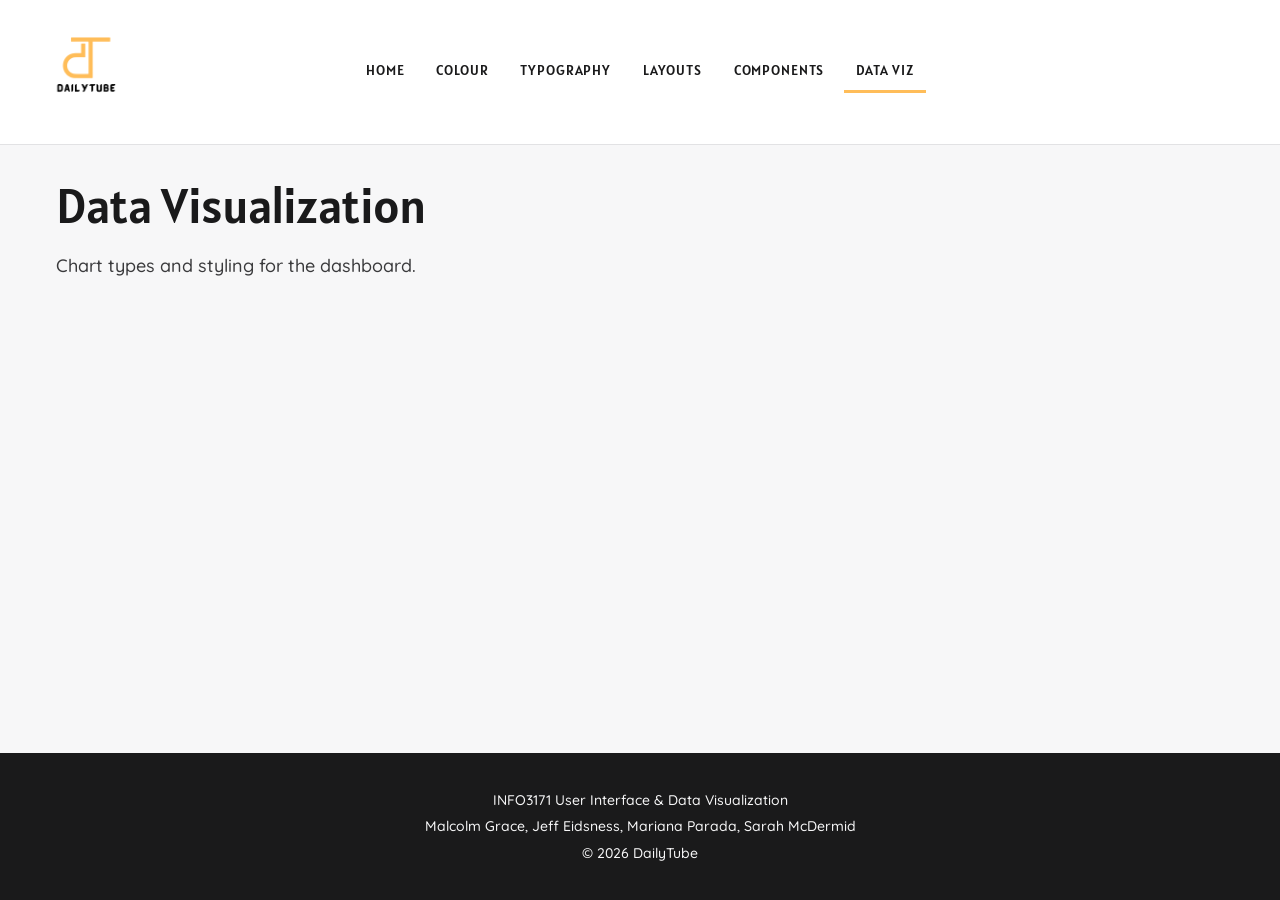
==== pattern-library/dataviz.html @ 15f69115 "Add site shell, typography, layouts and index page" ====
<!doctype html>
<html lang="en">
  <head>
    <meta charset="UTF-8" />
    <meta name="viewport" content="width=device-width, initial-scale=1.0" />
    <title>Data Visualization</title>

    <link rel="preconnect" href="https://fonts.googleapis.com" />
    <link rel="preconnect" href="https://fonts.gstatic.com" crossorigin />
    <link
      href="https://fonts.googleapis.com/css2?family=Alatsi&family=Quicksand:wght@400;500;600;700&display=swap"
      rel="stylesheet"
    />
    <link
      href="https://fonts.googleapis.com/icon?family=Material+Icons"
      rel="stylesheet"
    />

    <link rel="stylesheet" href="../css/variables.css" />
    <link rel="stylesheet" href="../css/base.css" />
    <link rel="stylesheet" href="../css/typography.css" />
    <link rel="stylesheet" href="../css/components.css" />
    <link rel="stylesheet" href="../css/dataviz.css" />
  </head>

  <body>
    <header class="site-header">
      <a href="../index.html" class="site-logo">
        <img src="../assets/img/logo.png" alt="DailyTube home" />
      </a>
      <nav class="site-nav" aria-label="Pattern library">
        <ul>
          <li><a href="../index.html">Home</a></li>
          <li><a href="colour.html">Colour</a></li>
          <li><a href="typography.html">Typography</a></li>
          <li><a href="layouts.html">Layouts</a></li>
          <li><a href="components.html">Components</a></li>
          <li>
            <a href="dataviz.html" class="active" aria-current="page"
              >Data Viz</a
            >
          </li>
        </ul>
      </nav>
    </header>

    <main>
      <h1>Data Visualization</h1>
      <p class="lead">Chart types and styling for the dashboard.</p>
    </main>

    <footer class="site-footer">
      <p>INFO3171 User Interface &amp; Data Visualization</p>
      <p>Malcolm Grace, Jeff Eidsness, Mariana Parada, Sarah McDermid</p>
      <p>&copy; 2026 DailyTube</p>
    </footer>
  </body>
</html>
---- css/variables.css ----
/*All values live in the root to be used throughout the project so everything is consistant*/
:root {
  /*Colours used*/

  /* Brand  */
  --color-sunburst: #ffbd59;
  --color-amber-deep: #c98a00;
  --color-honey-tint: #ffe0a3;

  /* Nuetrals  */
  --color-white: #ffffff;
  --color-cloud: #f7f7f8;
  --color-mist: #e2e2e4;
  --color-slate: #9e9ea3;
  --color-graphite: #3a3a3c;
  --color-pitch: #1a1a1b;

  /* Feedback */
  --color-error: #d64b3b;
  --color-warning: #ffbd59;
  --color-success: #3d8b6e;
  --color-info: #3a7cc7;

  /* Chart series */
  --chart-1: #ffbd59;
  --chart-2: #e07b2a;
  --chart-3: #a84c0c;
  --chart-4: #ffd98a;
  --chart-5: #c98a00;
  --chart-6: #3a3a3c;
  --chart-highlight: #ffe0a3;

  /* "On" colours (text/icons ON a background)  */
  --color-on-sunburst: #1a1a1b;
  --color-on-pitch: #ffbd59;
  --color-on-cloud: #1a1a1b;
  --color-on-amber-deep: #ffffff;

  /* Component colours should use) */
  --color-bg: var(--color-cloud);
  --color-surface: var(--color-white);
  --color-text: var(--color-pitch);
  --color-text-secondary: var(--color-graphite);
  --color-border: var(--color-mist);
  --color-accent: var(--color-sunburst);
  --color-link: var(--color-amber-deep);

  /*TYPOGRAPHY*/

  /*font families*/
  --font-fallback:
    system-ui, -apple-system, "Segoe UI", Roboto, "Helvetica Neue", Arial,
    sans-serif;
  --font-display:
    "Alatsi", var(--font-fallback); /* headers, menus, KPI numbers */
  --font-body:
    "Quicksand", var(--font-fallback); /* body text, buttons, forms */
  --font-data:
    "Quicksand", var(--font-fallback); /* chart ticks, labels, legends */

  /* Type scale*/
  --fs-h1: 3.052rem;
  --fs-h2: 2.441rem;
  --fs-h3: 1.953rem;
  --fs-h4: 1.563rem;
  --fs-h5: 1.25rem;
  --fs-lead: 1.125rem; /*intro paragraph */
  --fs-body: 1rem;
  --fs-small: 0.875rem;
  --fs-xs: 0.75rem; /*minimum size, never smaller */

  /* Chart text*/
  --fs-chart-title: 1.125rem;
  --fs-axis-title: 0.875rem;
  --fs-tick: 0.75rem;
  --fs-legend: 0.875rem;
  --fs-tooltip: 0.875rem;
  --fs-kpi-value: 2.5rem;
  --fs-kpi-label: 0.875rem;

  /* Weights */
  --fw-regular: 400;
  --fw-medium: 500;
  --fw-semibold: 600;
  --fw-bold: 700;

  /*Line height & letter spacing  */
  --lh-tight: 1.2; /* headings, chart labels */
  --lh-body: 1.6; /* paragraphs */
  --ls-nav: 0.06em; /* uppercase menu — echoes the logo wordmark */

  /*LAYOUT */

  /* Spacing scale */
  --space-1: 0.25rem;
  --space-2: 0.5rem;
  --space-3: 0.75rem;
  --space-4: 1rem;
  --space-5: 1.5rem;
  --space-6: 2rem;
  --space-7: 3rem;
  --space-8: 4rem;

  /*Shape & depth */
  --radius-sm: 4px;
  --radius-md: 8px;
  --radius-lg: 16px;
  --shadow-card: 0 1px 3px rgba(26, 26, 27, 0.08);
  --shadow-hover: 0 6px 16px rgba(26, 26, 27, 0.12);

  /* Page width & motion  */
  --container-max: 1200px;
  --transition: 200ms ease;
}
---- css/base.css ----
/* Base: reset, page defaults, shared header / nav / footer,
   pattern template, index page*/

/* the reset */
*,
*::before,
*::after {
  box-sizing: border-box;
}

body {
  margin: 0;
  background: var(--color-bg);
  color: var(--color-text);
  font-family: var(--font-body);
  font-size: var(--fs-body);
  font-weight: var(--fw-medium);
  line-height: var(--lh-body);
  min-height: 100vh;
  display: flex;
  flex-direction: column;
}

img {
  max-width: 100%;
  display: block;
}

a {
  color: var(--color-link);
}

/* Visible on everything clickable */
:focus-visible {
  outline: 3px solid var(--color-sunburst);
  outline-offset: 2px;
}

/* Page container */
main {
  max-width: var(--container-max);
  margin: 0 auto;
  padding: var(--space-6) var(--space-4);
  flex: 1;
  width: 100%;
}

section {
  margin-bottom: var(--space-8);
}

/* 
   Shared header + navigation
   */
.site-header {
  display: grid;
  grid-template-columns: 1fr auto 1fr; /* logo | nav | empty */
  align-items: center;
  gap: var(--space-4);
  padding: var(--space-3) var(--space-5);
  background: var(--color-surface);
  border-bottom: 1px solid var(--color-border);
}

.site-logo img {
  height: 120px;
  width: auto;
}

.site-nav ul {
  display: flex;
  flex-wrap: wrap;
  justify-content: center;
  gap: var(--space-2);
  margin: 0;
  padding: 0;
  list-style: none;
}

.site-nav a {
  display: block;
  padding: var(--space-2) var(--space-3);
  font-family: var(--font-display);
  font-size: var(--fs-small);
  letter-spacing: var(--ls-nav);
  text-transform: uppercase;
  text-decoration: none;
  color: var(--color-text);
  border-bottom: 3px solid transparent;
  border-radius: var(--radius-sm) var(--radius-sm) 0 0;
  transition:
    background var(--transition),
    border-color var(--transition);
}

/* Hover*/
.site-nav a:hover {
  background: var(--color-honey-tint);
}

/* Current page */
.site-nav a.active {
  border-bottom-color: var(--color-sunburst);
}

/*Code blocks (every pattern page shows code) */
pre {
  overflow-x: auto;
  padding: var(--space-4);
  background: var(--color-pitch);
  color: var(--color-cloud);
  border-radius: var(--radius-md);
  font-size: var(--fs-small);
  line-height: 1.5;
}

code {
  font-family: "Cascadia Code", Consolas, "Courier New", monospace;
}

/* Pattern template (used on every pattern-library page)*/
.pattern {
  margin-bottom: var(--space-7);
  padding: var(--space-6);
  background: var(--color-surface);
  border: 1px solid var(--color-border);
  border-radius: var(--radius-lg);
  box-shadow: var(--shadow-card);
}

.pattern-demo {
  margin: var(--space-5) 0;
  padding: var(--space-6);
  background: var(--color-bg);
  border: 2px dashed var(--color-border);
  border-radius: var(--radius-md);
}

.pattern h3 {
  margin-top: var(--space-5);
  font-size: var(--fs-h5);
}

.pattern ul {
  padding-left: var(--space-5);
}

/* Index page: section cards*/
.card-grid {
  display: grid;
  grid-template-columns: repeat(auto-fit, minmax(240px, 1fr));
  gap: var(--space-5);
}

.section-card {
  display: block;
  padding: var(--space-5);
  background: var(--color-surface);
  color: var(--color-text);
  text-decoration: none;
  border: 1px solid var(--color-border);
  border-top: 4px solid transparent;
  border-radius: var(--radius-lg);
  box-shadow: var(--shadow-card);
  transition:
    transform var(--transition),
    box-shadow var(--transition),
    border-color var(--transition);
}

.section-card h3 {
  margin-bottom: var(--space-2);
  font-size: var(--fs-h4);
}

.section-card p {
  margin-bottom: var(--space-4);
  color: var(--color-text-secondary);
}

/* Hover: lift, deeper shadow, gold top edge */
.section-card:hover {
  transform: translateY(-4px);
  box-shadow: var(--shadow-hover);
  border-top-color: var(--color-sunburst);
}

.card-link {
  font-size: var(--fs-small);
  font-weight: var(--fw-semibold);
  color: var(--color-text);
}

.section-card:hover .card-link {
  text-decoration: underline;
  text-decoration-color: var(--color-sunburst);
  text-decoration-thickness: 2px;
  text-underline-offset: 4px;
}

/* Index page: component list table*/
.component-list table {
  width: 100%;
  border-collapse: collapse;
  background: var(--color-surface);
  border-radius: var(--radius-md);
  overflow: hidden;
  font-size: var(--fs-small);
}

.component-list th,
.component-list td {
  padding: var(--space-3) var(--space-4);
  border: 1px solid var(--color-border);
  text-align: left;
  vertical-align: top;
}

.component-list th {
  background: var(--color-bg);
  font-weight: var(--fw-semibold);
}

.component-list tbody tr:hover {
  background: var(--color-bg);
}

.component-list td a {
  color: var(--color-text);
  font-weight: var(--fw-semibold);
  text-decoration-color: var(--color-sunburst);
  text-decoration-thickness: 2px;
  text-underline-offset: 3px;
}

/*Footer*/
.site-footer {
  padding: var(--space-6) var(--space-4);
  background: var(--color-pitch);
  color: var(--color-cloud);
  text-align: center;
  font-size: var(--fs-small);
}

.site-footer p {
  margin: var(--space-1) 0;
  max-width: none;
}
---- css/typography.css ----
/*Typography: headings, text styles, chart text */

/* Headings */
h1,
h2,
h3,
h4,
h5 {
  margin: 0 0 var(--space-4);
  font-family: var(--font-display);
  font-weight: var(--fw-regular);
  line-height: var(--lh-tight);
  color: var(--color-text);
}

h1 {
  font-size: var(--fs-h1);
}
h2 {
  font-size: var(--fs-h2);
}
h3 {
  font-size: var(--fs-h3);
}
h4 {
  font-size: var(--fs-h4);
}
h5 {
  font-size: var(--fs-h5);
}

/* Body text */
p {
  margin: 0 0 var(--space-4);
  max-width: 70ch;
}

.lead {
  font-size: var(--fs-lead);
  color: var(--color-text-secondary);
}

.text-small {
  font-size: var(--fs-small);
}

.text-xs {
  font-size: var(--fs-xs);
}

.text-secondary {
  color: var(--color-text-secondary);
}

/* Chart text */
.chart-title {
  margin: 0 0 var(--space-3);
  font-family: var(--font-display);
  font-size: var(--fs-chart-title);
  font-weight: var(--fw-regular);
  color: var(--color-text);
}

.axis-title {
  font-family: var(--font-data);
  font-size: var(--fs-axis-title);
  font-weight: var(--fw-semibold);
  fill: var(--color-text);
}

.tick-label,
.tick text {
  font-family: var(--font-data);
  font-size: var(--fs-tick);
  font-weight: var(--fw-medium);
  fill: var(--color-text-secondary);
}

.legend-label {
  font-family: var(--font-data);
  font-size: var(--fs-legend);
  fill: var(--color-text);
}

.tooltip {
  font-family: var(--font-data);
  font-size: var(--fs-tooltip);
}

.kpi-value {
  font-family: var(--font-display);
  font-size: var(--fs-kpi-value);
  line-height: 1;
  color: var(--color-text);
}

.kpi-label {
  font-family: var(--font-body);
  font-size: var(--fs-kpi-label);
  font-weight: var(--fw-semibold);
  text-transform: uppercase;
  letter-spacing: var(--ls-nav);
  color: var(--color-text-secondary);
}
/*Typography page demos */

/* Typeface specimens */
.specimen-grid {
  display: grid;
  grid-template-columns: repeat(auto-fit, minmax(260px, 1fr));
  gap: var(--space-5);
}

.font-specimen {
  padding: var(--space-5);
  background: var(--color-surface);
  border-radius: var(--radius-md);
}

.font-specimen p {
  margin: 0 0 var(--space-2);
}

.specimen-display {
  font-family: var(--font-display);
}
.specimen-body {
  font-family: var(--font-body);
}

.specimen-role {
  font-size: var(--fs-small);
  font-weight: var(--fw-semibold);
  color: var(--color-text-secondary);
}

.specimen-aa {
  font-size: 4rem;
  line-height: 1;
}

.specimen-name {
  font-size: var(--fs-h4);
}
.specimen-chars {
  font-size: var(--fs-small);
  line-height: var(--lh-body);
}

/* Type scale rows*/
.type-row {
  display: flex;
  flex-wrap: wrap;
  align-items: baseline;
  gap: var(--space-4);
  padding: var(--space-3) 0;
  border-bottom: 1px solid var(--color-border);
}

.type-row:last-child {
  border-bottom: none;
}

.type-meta {
  min-width: 260px;
  font-size: var(--fs-xs);
  color: var(--color-text-secondary);
}

.sample-h1,
.sample-h2,
.sample-h3,
.sample-h4,
.sample-h5 {
  font-family: var(--font-display);
  line-height: var(--lh-tight);
}

.sample-h1 {
  font-size: var(--fs-h1);
}
.sample-h2 {
  font-size: var(--fs-h2);
}
.sample-h3 {
  font-size: var(--fs-h3);
}
.sample-h4 {
  font-size: var(--fs-h4);
}
.sample-h5 {
  font-size: var(--fs-h5);
}
.sample-lead {
  font-size: var(--fs-lead);
}
.sample-body {
  font-size: var(--fs-body);
}
.sample-small {
  font-size: var(--fs-small);
}
.sample-xs {
  font-size: var(--fs-xs);
}

/* Weight samples */
.weight-sample {
  margin: 0 0 var(--space-3);
}
.fw-regular {
  font-weight: var(--fw-regular);
}
.fw-medium {
  font-weight: var(--fw-medium);
}
.fw-semibold {
  font-weight: var(--fw-semibold);
}
.fw-bold {
  font-weight: var(--fw-bold);
}

/* Chart demo */
.demo-chart-card {
  max-width: 480px;
  margin-bottom: var(--space-5);
  padding: var(--space-5);
  background: var(--color-surface);
  border-radius: var(--radius-lg);
  box-shadow: var(--shadow-card);
}

.demo-chart {
  width: 100%;
  height: auto;
}

.demo-bar {
  fill: var(--chart-1);
}
.axis-line {
  stroke: var(--color-text-secondary);
  stroke-width: 1;
}

.kpi-demo p {
  margin: 0 0 var(--space-2);
}
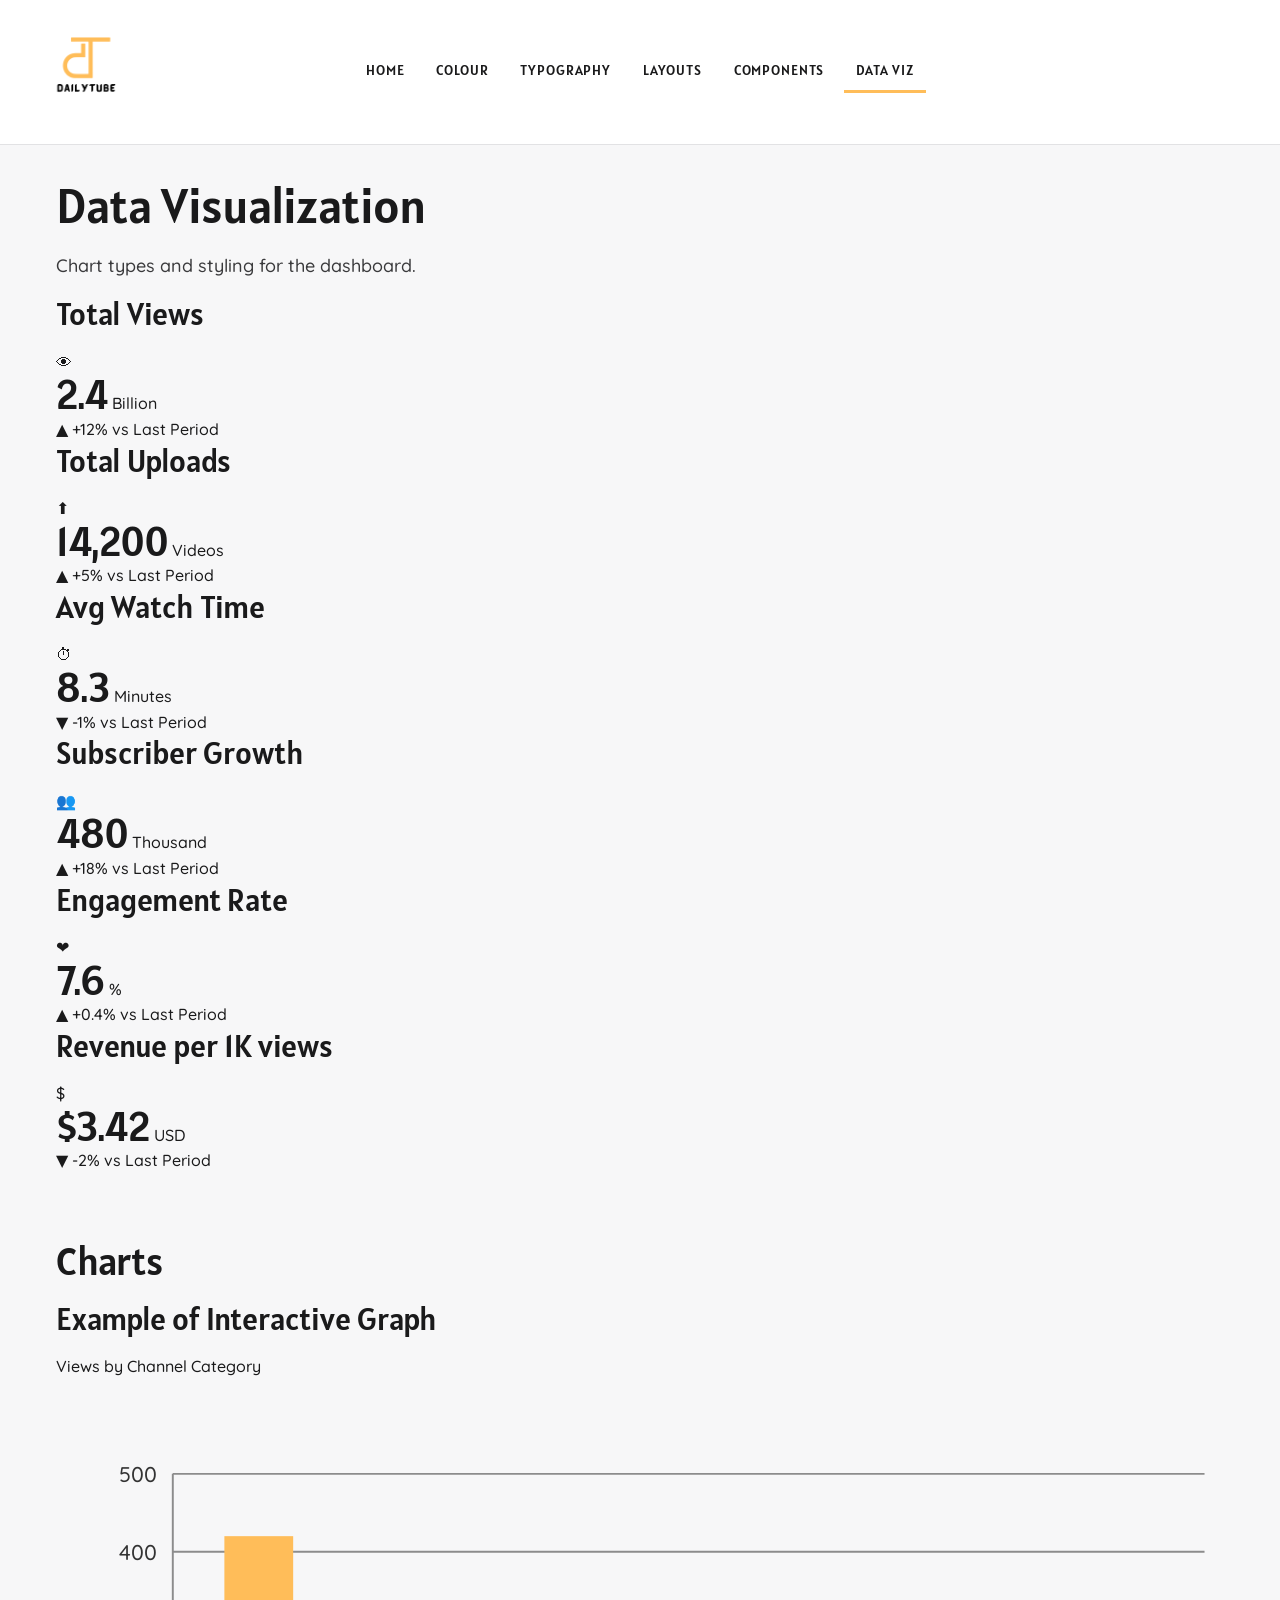
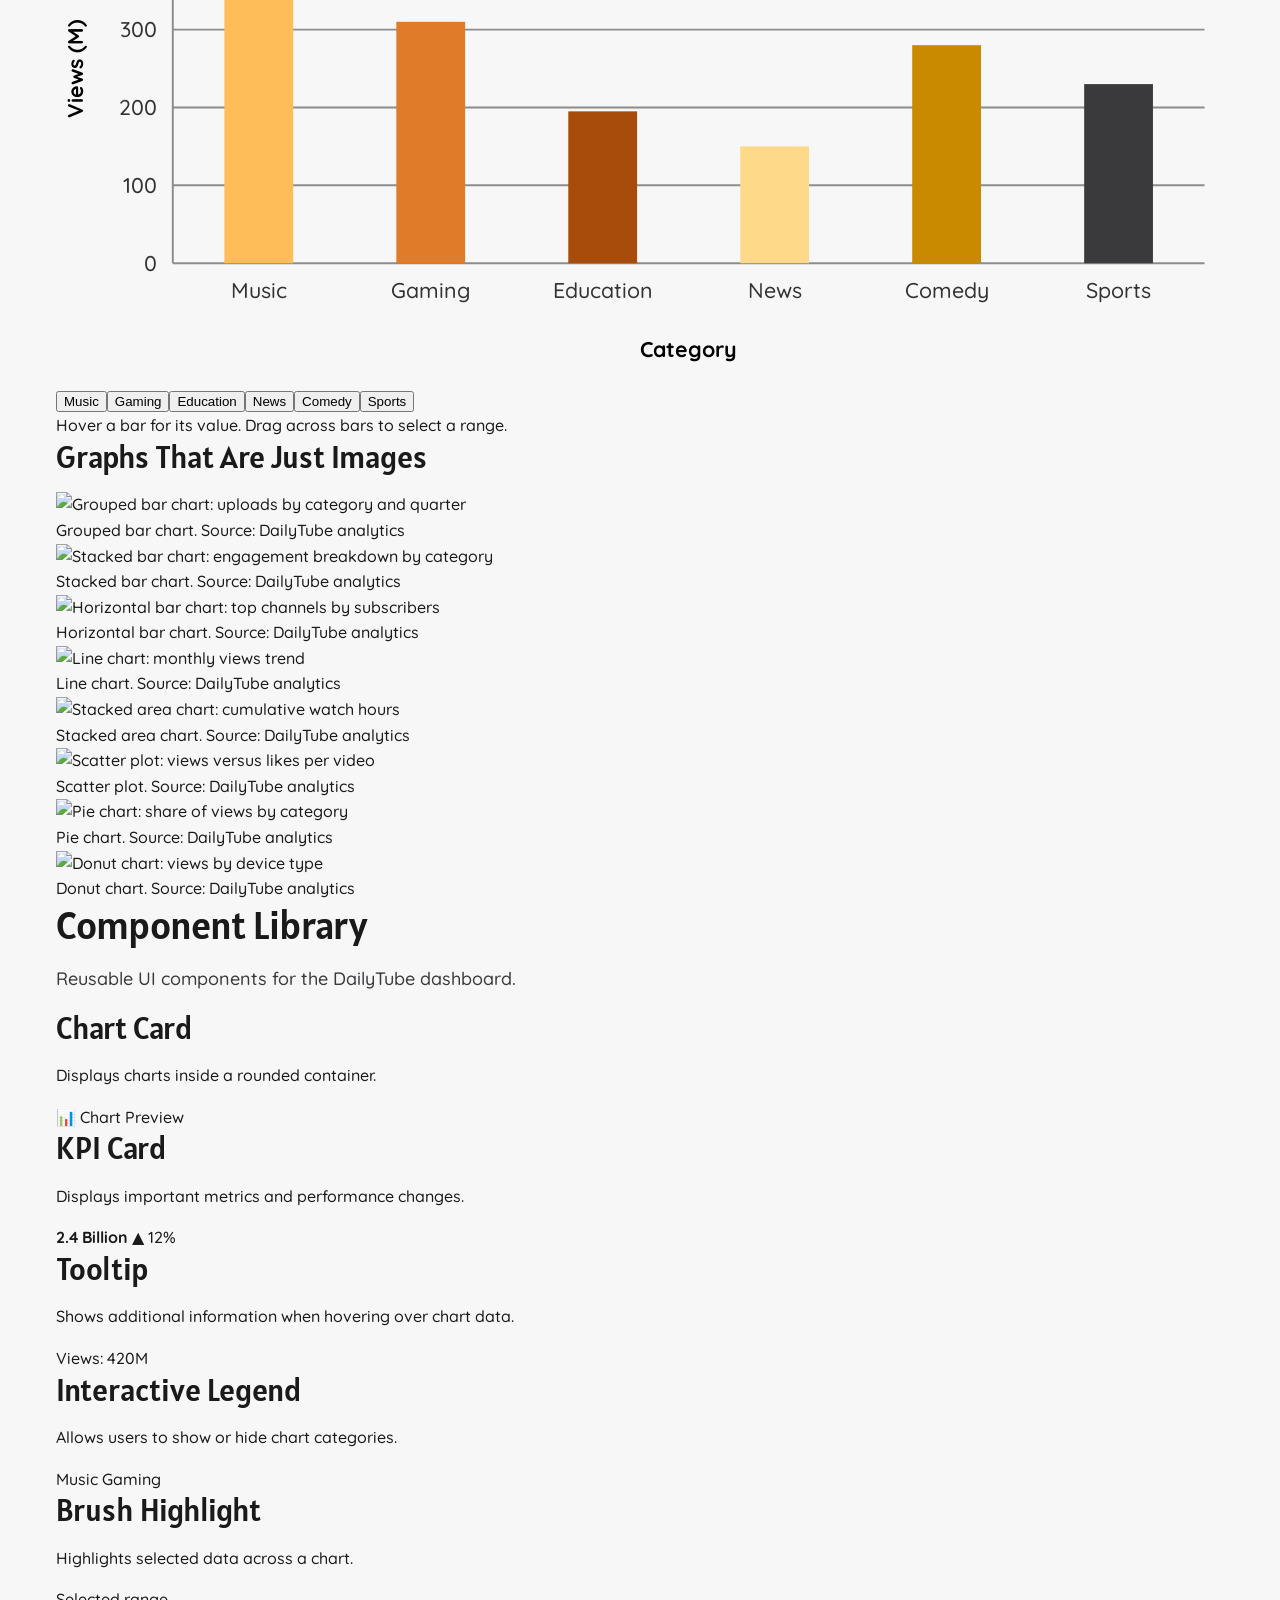
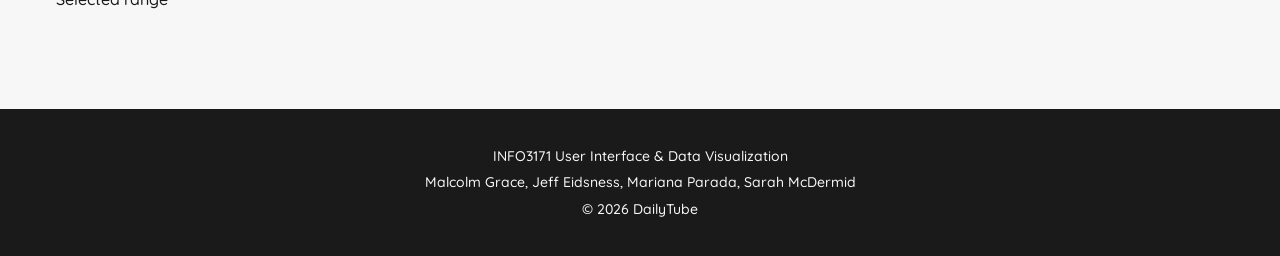
==== commit e9ca903f: "Enhance dataviz.html with interactive charts and KPIs Refactor HTML structure and add interactive el" ====
--- a/pattern-library/dataviz.html
+++ b/pattern-library/dataviz.html
@@ -1,58 +1,424 @@
 <!doctype html>
 <html lang="en">
-  <head>
-    <meta charset="UTF-8" />
-    <meta name="viewport" content="width=device-width, initial-scale=1.0" />
-    <title>Data Visualization</title>
-
-    <link rel="preconnect" href="https://fonts.googleapis.com" />
-    <link rel="preconnect" href="https://fonts.gstatic.com" crossorigin />
-    <link
-      href="https://fonts.googleapis.com/css2?family=Alatsi&family=Quicksand:wght@400;500;600;700&display=swap"
-      rel="stylesheet"
-    />
-    <link
-      href="https://fonts.googleapis.com/icon?family=Material+Icons"
-      rel="stylesheet"
-    />
-
-    <link rel="stylesheet" href="../css/variables.css" />
-    <link rel="stylesheet" href="../css/base.css" />
-    <link rel="stylesheet" href="../css/typography.css" />
-    <link rel="stylesheet" href="../css/components.css" />
-    <link rel="stylesheet" href="../css/dataviz.css" />
-  </head>
-
-  <body>
-    <header class="site-header">
-      <a href="../index.html" class="site-logo">
-        <img src="../assets/img/logo.png" alt="DailyTube home" />
-      </a>
-      <nav class="site-nav" aria-label="Pattern library">
-        <ul>
-          <li><a href="../index.html">Home</a></li>
-          <li><a href="colour.html">Colour</a></li>
-          <li><a href="typography.html">Typography</a></li>
-          <li><a href="layouts.html">Layouts</a></li>
-          <li><a href="components.html">Components</a></li>
-          <li>
-            <a href="dataviz.html" class="active" aria-current="page"
-              >Data Viz</a
-            >
-          </li>
-        </ul>
-      </nav>
-    </header>
-
-    <main>
-      <h1>Data Visualization</h1>
-      <p class="lead">Chart types and styling for the dashboard.</p>
-    </main>
-
-    <footer class="site-footer">
-      <p>INFO3171 User Interface &amp; Data Visualization</p>
-      <p>Malcolm Grace, Jeff Eidsness, Mariana Parada, Sarah McDermid</p>
-      <p>&copy; 2026 DailyTube</p>
-    </footer>
-  </body>
+
+<head>
+  <meta charset="UTF-8" />
+  <meta name="viewport" content="width=device-width, initial-scale=1.0" />
+  <title>Data Visualization</title>
+
+  <link rel="preconnect" href="https://fonts.googleapis.com" />
+  <link rel="preconnect" href="https://fonts.gstatic.com" crossorigin />
+  <link href="https://fonts.googleapis.com/css2?family=Alatsi&family=Quicksand:wght@400;500;600;700&display=swap"
+    rel="stylesheet" />
+  <link href="https://fonts.googleapis.com/icon?family=Material+Icons" rel="stylesheet" />
+
+  <link rel="stylesheet" href="../css/variables.css" />
+  <link rel="stylesheet" href="../css/base.css" />
+  <link rel="stylesheet" href="../css/typography.css" />
+  <link rel="stylesheet" href="../css/components.css" />
+  <link rel="stylesheet" href="../css/dataviz.css" />
+</head>
+
+<body>
+  <header class="site-header">
+    <a href="../index.html" class="site-logo">
+      <img src="../assets/img/logo.png" alt="DailyTube home" />
+    </a>
+    <nav class="site-nav" aria-label="Pattern library">
+      <ul>
+        <li><a href="../index.html">Home</a></li>
+        <li><a href="colour.html">Colour</a></li>
+        <li><a href="typography.html">Typography</a></li>
+        <li><a href="layouts.html">Layouts</a></li>
+        <li><a href="components.html">Components</a></li>
+        <li>
+          <a href="dataviz.html" class="active" aria-current="page">Data Viz</a>
+        </li>
+      </ul>
+    </nav>
+  </header>
+
+
+  <main>
+
+    <h1>Data Visualization</h1>
+    <p class="lead">
+      Chart types and styling for the dashboard.
+    </p>
+
+    <!-- KPI COMPONENTS -->
+    <section class="kpi-grid" id="kpi-container"></section>
+
+    <h2>Charts</h2>
+
+    <!-- INTERACTIVE GRAPH SECTION -->
+    <h3>Example of Interactive Graph</h3>
+
+    <div class="chart-grid">
+
+      <!-- Interactive Chart Card -->
+      <div class="chart-card chart-wide">
+
+        <div class="xl-chart">
+
+          <p class="xl-title">
+            Views by Channel Category
+          </p>
+
+          <div class="xl-row">
+
+            <svg id="svg1" viewBox="0 0 600 300" role="img" aria-label="Bar graph of views by channel category">
+            </svg>
+
+            <div class="legend" id="legend1"></div>
+
+          </div>
+        </div>
+
+        <!-- Brush Highlight -->
+        <div class="brush-readout">
+
+          <span id="info1">
+            Hover a bar for its value.
+            Drag across bars to select a range.
+          </span>
+
+          <button type="button" class="brush-clear" id="clear1" hidden>
+            Clear selection
+          </button>
+
+        </div>
+
+      </div>
+
+    </div>
+
+
+    <!-- IMAGE CHART SECTION -->
+    <h3>Graphs That Are Just Images</h3>
+
+    <div class="chart-grid">
+
+      <!-- Grouped Bar Chart -->
+      <div class="chart-card">
+
+        <img src="img/grouped-bar.png" alt="Grouped bar chart: uploads by category and quarter">
+
+        <div class="footer">
+          Grouped bar chart. Source: DailyTube analytics
+        </div>
+
+      </div>
+
+
+      <!-- Stacked Bar Chart -->
+      <div class="chart-card">
+
+        <img src="img/stacked-bar.png" alt="Stacked bar chart: engagement breakdown by category">
+
+        <div class="footer">
+          Stacked bar chart. Source: DailyTube analytics
+        </div>
+
+      </div>
+
+
+      <!-- Horizontal Bar Chart -->
+      <div class="chart-card">
+
+        <img src="img/horizontal-bar.png" alt="Horizontal bar chart: top channels by subscribers">
+
+        <div class="footer">
+          Horizontal bar chart. Source: DailyTube analytics
+        </div>
+
+      </div>
+
+
+      <!-- Line Chart -->
+      <div class="chart-card">
+
+        <img src="img/line-chart.png" alt="Line chart: monthly views trend">
+
+        <div class="footer">
+          Line chart. Source: DailyTube analytics
+        </div>
+
+      </div>
+
+
+      <!-- Stacked Area Chart -->
+      <div class="chart-card">
+
+        <img src="img/stacked-area.png" alt="Stacked area chart: cumulative watch hours">
+
+        <div class="footer">
+          Stacked area chart. Source: DailyTube analytics
+        </div>
+
+      </div>
+
+
+      <!-- Scatter Plot -->
+      <div class="chart-card">
+
+        <img src="img/scatter-plot.png" alt="Scatter plot: views versus likes per video">
+
+        <div class="footer">
+          Scatter plot. Source: DailyTube analytics
+        </div>
+
+      </div>
+
+
+      <!-- Pie Chart -->
+      <div class="chart-card">
+
+        <img src="img/pie-chart.png" alt="Pie chart: share of views by category">
+
+        <div class="footer">
+          Pie chart. Source: DailyTube analytics
+        </div>
+
+      </div>
+
+
+      <!-- Donut Chart -->
+      <div class="chart-card">
+
+        <img src="img/donut-chart.png" alt="Donut chart: views by device type">
+
+        <div class="footer">
+          Donut chart. Source: DailyTube analytics
+        </div>
+
+      </div>
+
+    </div>
+
+    <section class="component-library">
+      <h2>Component Library</h2>
+      <p class="lead">Reusable UI components for the DailyTube dashboard.</p>
+
+      <div class="component-grid">
+
+        <article class="component-item">
+          <h3>Chart Card</h3>
+          <p>Displays charts inside a rounded container.</p>
+          <div class="component-preview">
+            <div class="preview-chart">📊 Chart Preview</div>
+          </div>
+        </article>
+
+        <article class="component-item">
+          <h3>KPI Card</h3>
+          <p>Displays important metrics and performance changes.</p>
+          <div class="component-preview">
+            <strong>2.4 Billion</strong>
+            <span class="kpi-badge up">▲ 12%</span>
+          </div>
+        </article>
+
+        <article class="component-item">
+          <h3>Tooltip</h3>
+          <p>Shows additional information when hovering over chart data.</p>
+          <div class="component-preview">
+            <span class="preview-tooltip">Views: 420M</span>
+          </div>
+        </article>
+
+        <article class="component-item">
+          <h3>Interactive Legend</h3>
+          <p>Allows users to show or hide chart categories.</p>
+          <div class="component-preview">
+            <span class="dot" style="--c:#FFBD59"></span> Music
+            <span class="dot" style="--c:#E07B2A"></span> Gaming
+          </div>
+        </article>
+
+        <article class="component-item">
+          <h3>Brush Highlight</h3>
+          <p>Highlights selected data across a chart.</p>
+          <div class="component-preview">
+            <span class="brush-demo"></span>
+            <span>Selected range</span>
+          </div>
+        </article>
+
+      </div>
+    </section>
+
+
+    <!-- TOOLTIP COMPONENT -->
+    <div id="tip" role="tooltip"></div>
+
+  </main>
+
+  <footer class="site-footer">
+    <p>INFO3171 User Interface &amp; Data Visualization</p>
+    <p>Malcolm Grace, Jeff Eidsness, Mariana Parada, Sarah McDermid</p>
+    <p>&copy; 2026 DailyTube</p>
+  </footer>
+</body>
+
 </html>
+<script>
+  const kpiData = [
+    { kpi: "Total Views", value: "2.4", unit: "Billion", change: "+12%", status: "Up", icon: "👁" },
+    { kpi: "Total Uploads", value: "14,200", unit: "Videos", change: "+5%", status: "Up", icon: "⬆" },
+    { kpi: "Avg Watch Time", value: "8.3", unit: "Minutes", change: "-1%", status: "Down", icon: "⏱" },
+    { kpi: "Subscriber Growth", value: "480", unit: "Thousand", change: "+18%", status: "Up", icon: "👥" },
+    { kpi: "Engagement Rate", value: "7.6", unit: "%", change: "+0.4%", status: "Up", icon: "❤" },
+    { kpi: "Revenue per 1K views", value: "$3.42", unit: "USD", change: "-2%", status: "Down", icon: "$" }
+  ];
+  (function () {
+    var data = [
+      { name: "Music", value: 420 },
+      { name: "Gaming", value: 310 },
+      { name: "Education", value: 195 },
+      { name: "News", value: 150 },
+      { name: "Comedy", value: 280 },
+      { name: "Sports", value: 230 }
+    ];
+    var colors = ["#FFBD59", "#E07B2A", "#A84C0C", "#FFD98A", "#C98A00", "#3A3A3C"];
+
+    var axisMax = 500, step = 100;
+    var X0 = 60, X1 = 590, Y0 = 240, H = 200;
+    var slot = (X1 - X0) / data.length;
+
+    var svg = document.getElementById("svg1");
+    var info = document.getElementById("info1");
+    var tip = document.getElementById("tip");
+    var legend = document.getElementById("legend1");
+    var clearBtn = document.getElementById("clear1");
+    var DEFAULT_TEXT = info.textContent;
+    var hidden = {};       // categories hidden by the legend
+    var brush = null;      // [firstBar, lastBar] or null
+    var dragFrom = null;   // bar where the drag started
+
+    function catAt(e) {
+      var r = svg.getBoundingClientRect();
+      var px = (e.clientX - r.left) / r.width * 600;
+      return Math.max(0, Math.min(data.length - 1, Math.floor((px - X0) / slot)));
+    }
+
+    function draw() {
+      var h = "", v, y;
+      for (v = 0; v <= axisMax; v += step) {
+        y = Y0 - v / axisMax * H;
+        h += '<line x1="' + X0 + '" x2="' + X1 + '" y1="' + y + '" y2="' + y + '" stroke="#8c8c8c"/>';
+        h += '<text x="' + (X0 - 8) + '" y="' + (y + 4) + '" text-anchor="end" font-size="11" fill="#333">' + v + '</text>';
+      }
+      h += '<line x1="' + X0 + '" x2="' + X0 + '" y1="' + (Y0 - H) + '" y2="' + Y0 + '" stroke="#8c8c8c"/>';
+      h += '<text x="14" y="' + (Y0 - H / 2) + '" transform="rotate(-90 14 ' + (Y0 - H / 2) + ')" text-anchor="middle" font-size="11" font-weight="700">Views (M)</text>';
+      h += '<text x="' + ((X0 + X1) / 2) + '" y="288" text-anchor="middle" font-size="11" font-weight="700">Category</text>';
+
+      // Brush highlight band (drawn behind the bars)
+      if (brush) {
+        h += '<rect class="brush-sel" x="' + (X0 + brush[0] * slot) + '" y="' + (Y0 - H) + '" width="' + ((brush[1] - brush[0] + 1) * slot) + '" height="' + H + '"/>';
+      }
+
+      data.forEach(function (d, i) {
+        h += '<text x="' + (X0 + i * slot + slot / 2) + '" y="' + (Y0 + 18) + '" text-anchor="middle" font-size="11" fill="#333">' + d.name + '</text>';
+        if (hidden[i]) return;                                   // hidden by the legend
+        var bh = d.value / axisMax * H;
+        var dim = brush && (i < brush[0] || i > brush[1]);       // fade bars outside the brush
+        h += '<rect class="pt" data-i="' + i + '" x="' + (X0 + i * slot + slot * 0.3) + '" y="' + (Y0 - bh) +
+          '" width="' + (slot * 0.4) + '" height="' + bh + '" fill="' + colors[i] + '" fill-opacity="' + (dim ? 0.35 : 1) + '"/>';
+      });
+
+      svg.innerHTML = h;
+      readout();
+    }
+
+    function readout() {
+      if (!brush) { info.textContent = DEFAULT_TEXT; clearBtn.hidden = true; return; }
+      clearBtn.hidden = false;
+      var a = brush[0], b = brush[1];
+      if (a === b) {
+        info.innerHTML = "<strong>" + data[a].name + " selected</strong> · " + (hidden[a] ? "hidden in legend" : data[a].value + " M views");
+        return;
+      }
+      var sum = 0, n = 0, i;
+      for (i = a; i <= b; i++) { if (!hidden[i]) { sum += data[i].value; n++; } }
+      info.innerHTML = "<strong>" + data[a].name + " to " + data[b].name + " selected</strong> · Total " + sum +
+        " M · Average " + (n ? Math.round(sum / n) : 0) + " M views";
+    }
+
+    // Brush: press, drag, release (a single click selects one bar)
+    svg.addEventListener("pointerdown", function (e) {
+      dragFrom = catAt(e);
+      brush = [dragFrom, dragFrom];
+      svg.setPointerCapture(e.pointerId);
+      tip.style.display = "none";
+      draw();
+    });
+    svg.addEventListener("pointermove", function (e) {
+      if (dragFrom !== null) {
+        var c = catAt(e);
+        brush = [Math.min(dragFrom, c), Math.max(dragFrom, c)];
+        draw();
+        return;
+      }
+      var b = e.target.closest(".pt");                           // tooltip on hover
+      if (!b) { tip.style.display = "none"; return; }
+      var d = data[b.getAttribute("data-i")];
+      tip.innerHTML = "<b>" + d.name + "</b>" + d.value + " M views";
+      tip.style.display = "block";
+      tip.style.left = (e.clientX + 12) + "px";
+      tip.style.top = (e.clientY - 50) + "px";
+    });
+    svg.addEventListener("pointerup", function () { dragFrom = null; });
+    svg.addEventListener("pointerleave", function () { tip.style.display = "none"; });
+    svg.addEventListener("dblclick", function () { brush = null; draw(); });
+    clearBtn.addEventListener("click", function () { brush = null; draw(); });
+
+    // Interactive legend: click to hide / show a category
+    data.forEach(function (d, i) {
+      var btn = document.createElement("button");
+      btn.type = "button";
+      btn.setAttribute("aria-pressed", "true");
+      btn.style.setProperty("--c", colors[i]);
+      btn.innerHTML = '<span class="dot"></span>' + d.name;
+      btn.addEventListener("click", function () {
+        hidden[i] = !hidden[i];
+        btn.setAttribute("aria-pressed", String(!hidden[i]));
+        draw();
+      });
+      legend.appendChild(btn);
+    });
+
+    draw();
+  })();
+
+
+  function renderDashboardKPIs(data) {
+    const container = document.getElementById("kpi-container");
+
+    container.innerHTML = data.map(item => {
+      const isUp = item.status.toLowerCase() === "up";
+      const statusClass = isUp ? "up" : "down";
+      const arrow = isUp ? "▲" : "▼";
+
+      return `
+      <article class="kpi-card">
+        <div class="kpi-header">
+          <h3 class="kpi-title">${item.kpi}</h3>
+          <div class="kpi-icon">${item.icon}</div>
+        </div>
+        <div class="kpi-main">
+          <span class="kpi-value">${item.value}</span>
+          <span class="kpi-unit">${item.unit}</span>
+        </div>
+        <div class="kpi-footer">
+          <span class="kpi-badge ${statusClass}">${arrow} ${item.change}</span>
+          <span class="kpi-period">vs Last Period</span>
+        </div>
+      </article>
+    `;
+    }).join("");
+  }
+
+  renderDashboardKPIs(kpiData);
+
+</script>
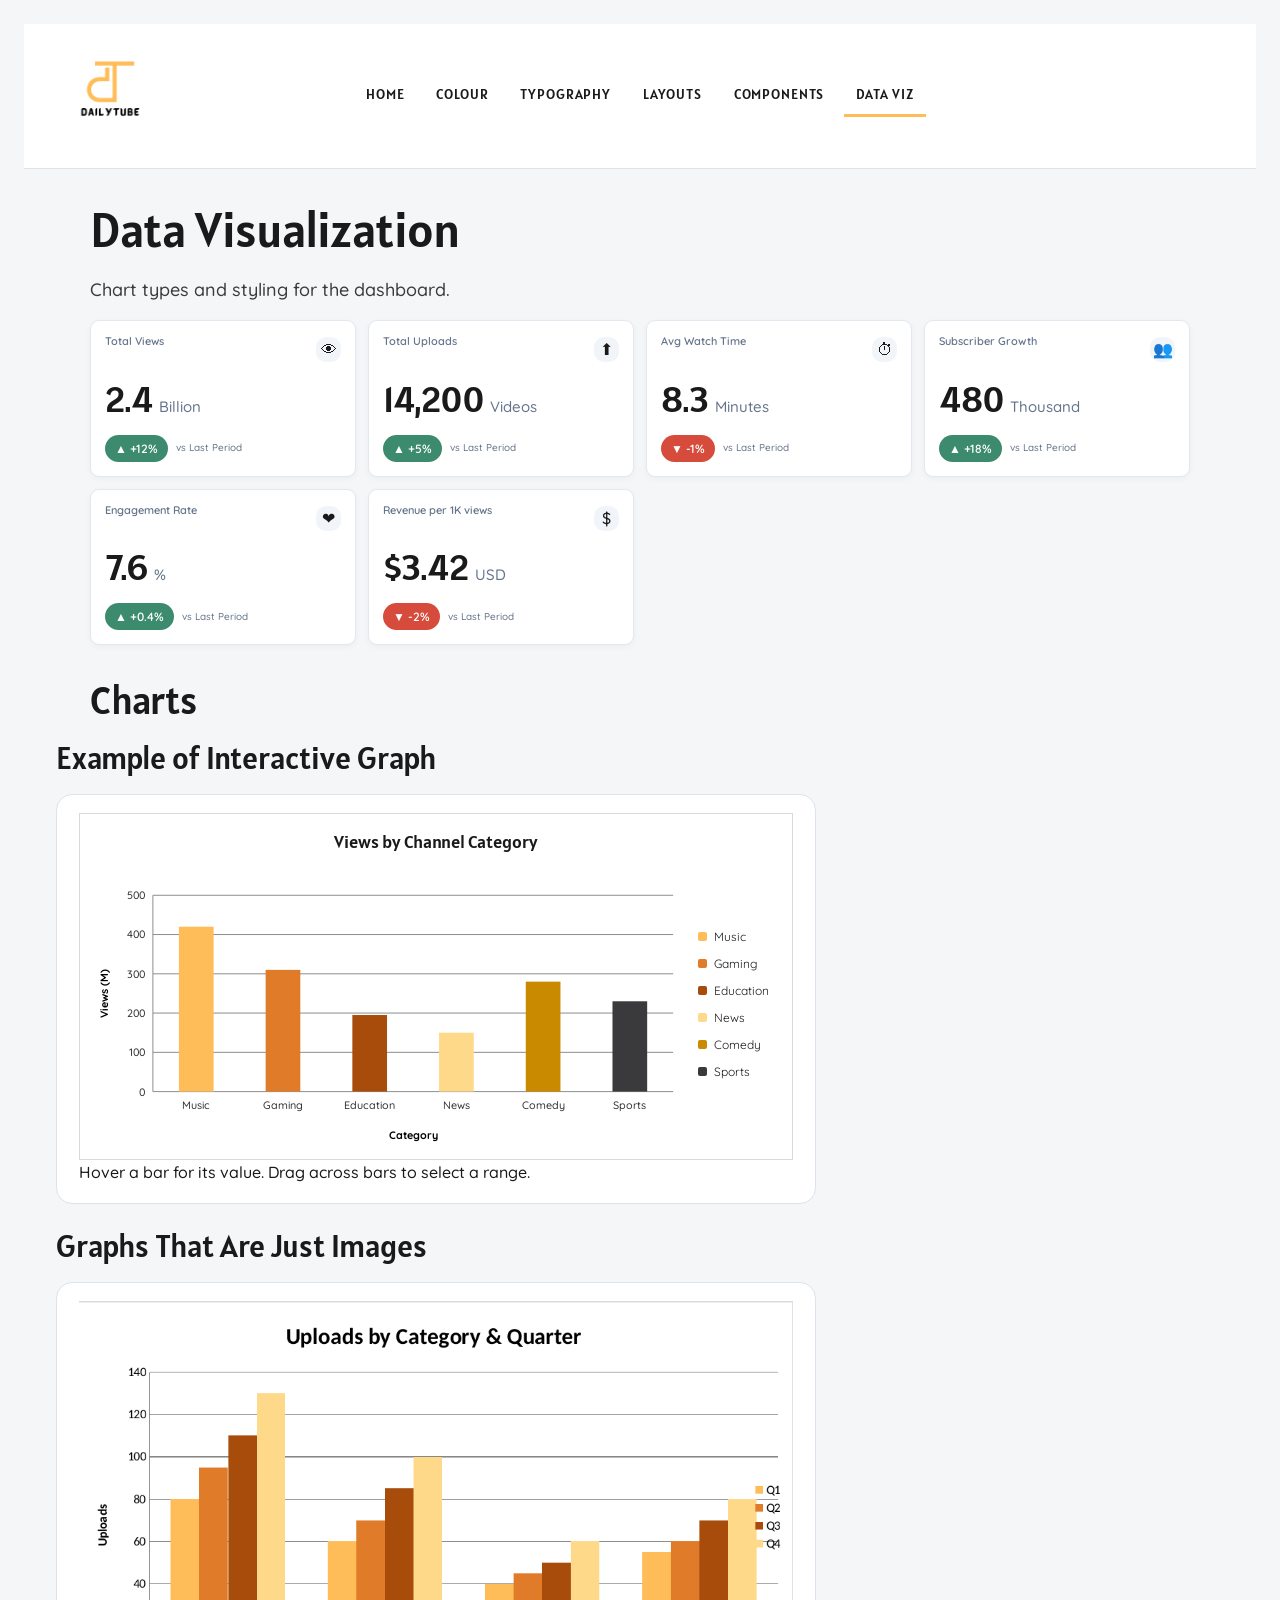
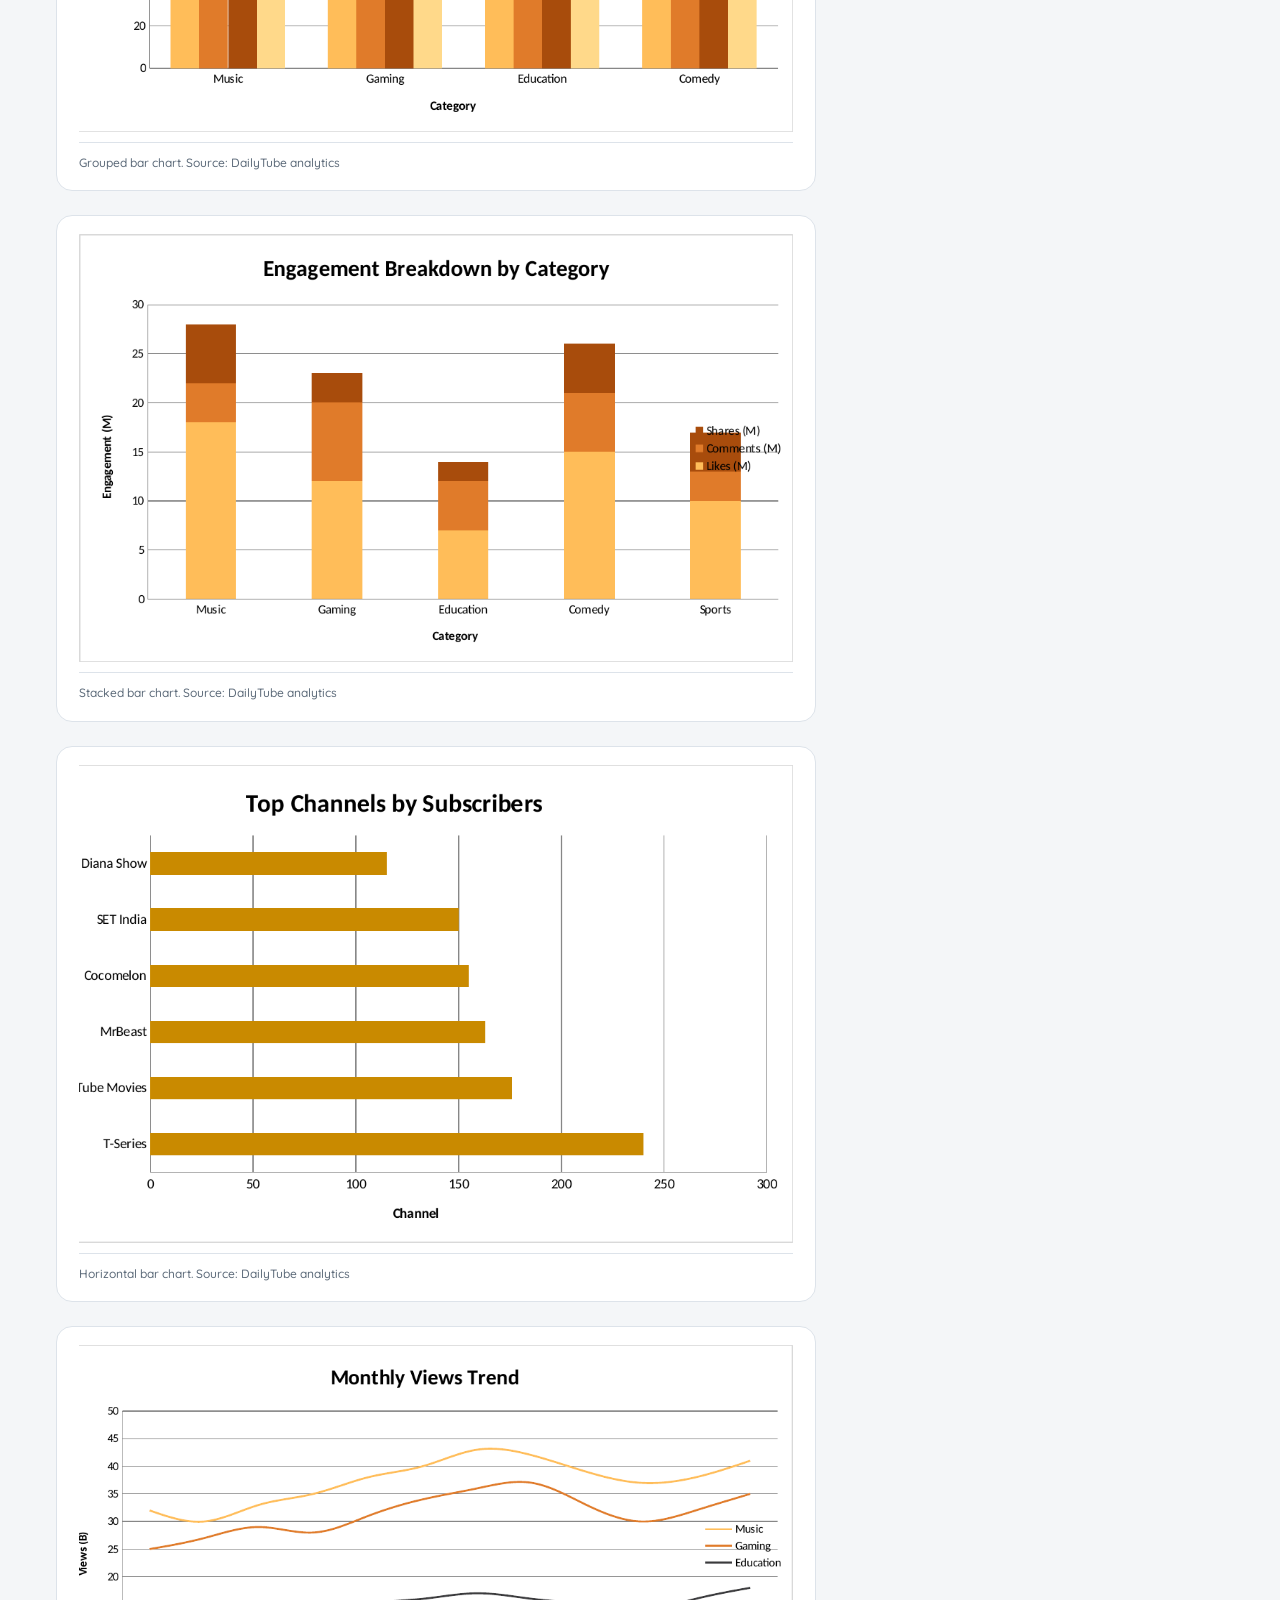
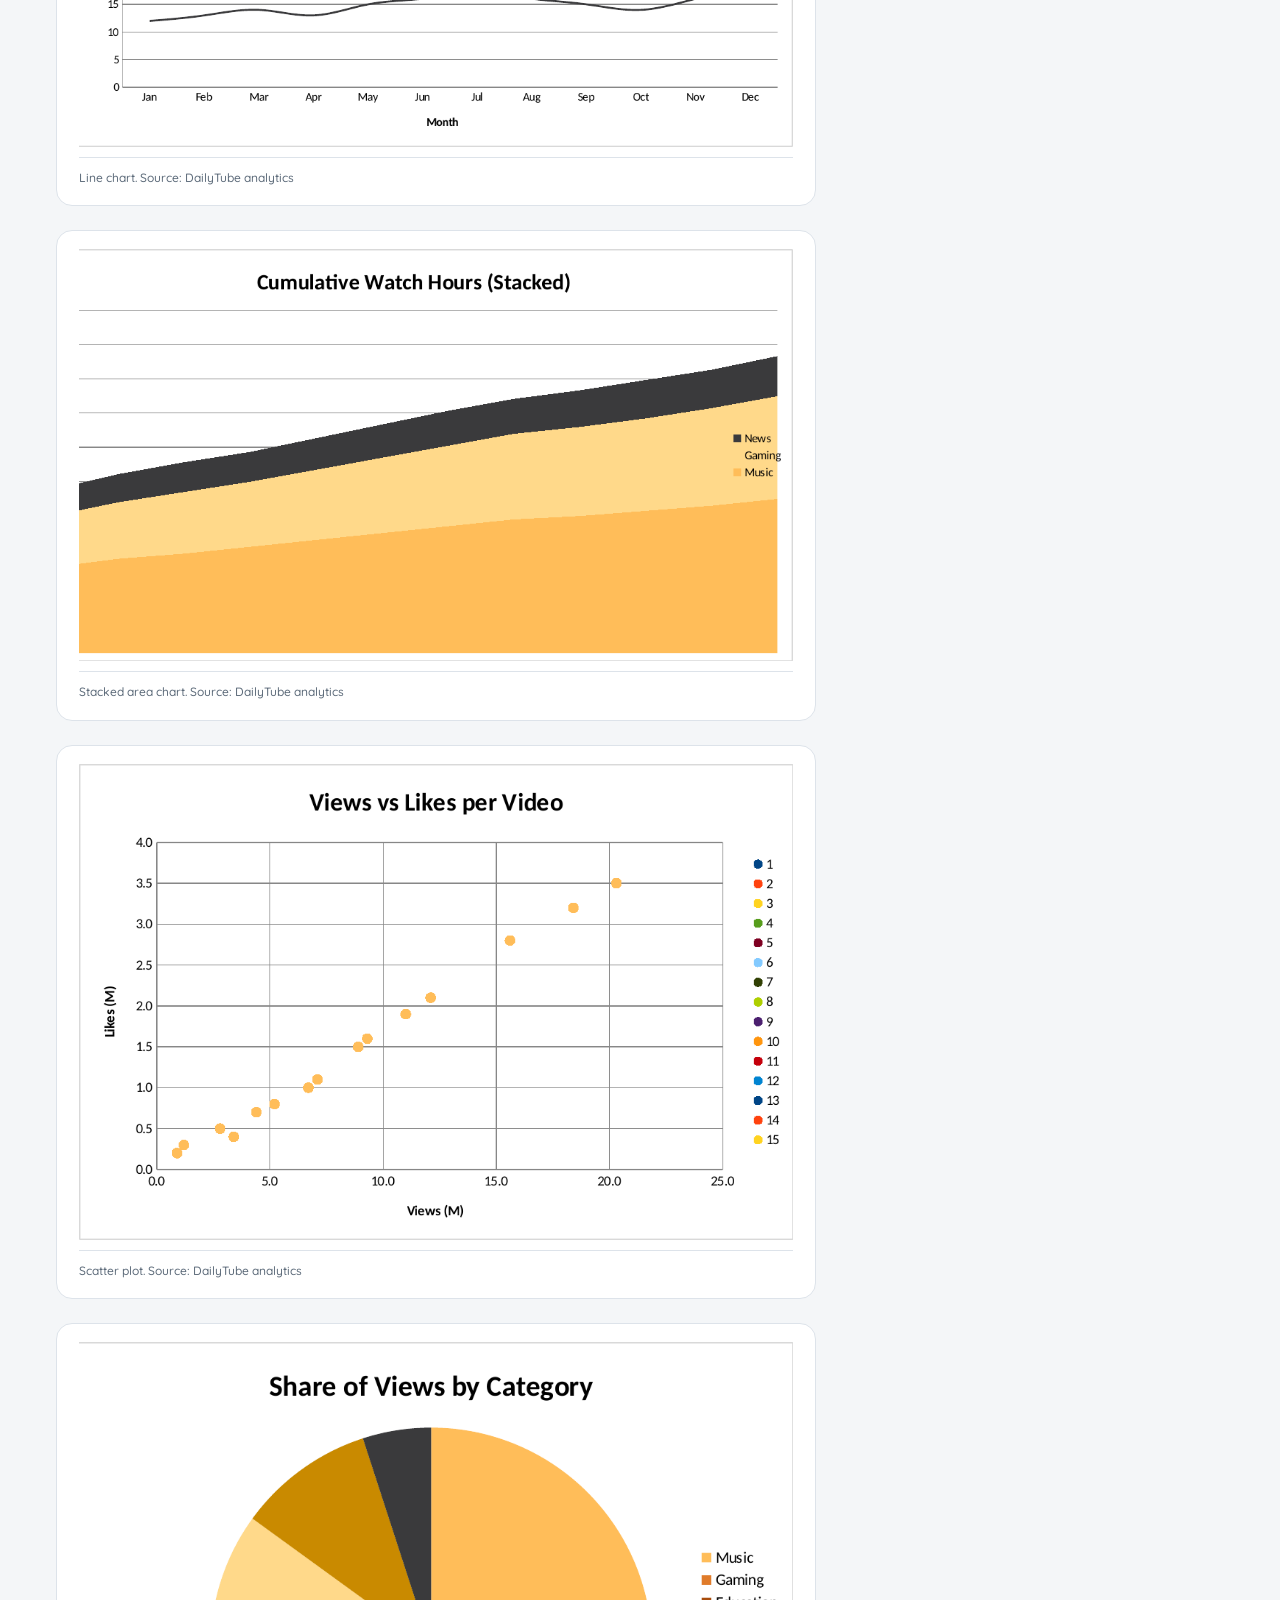
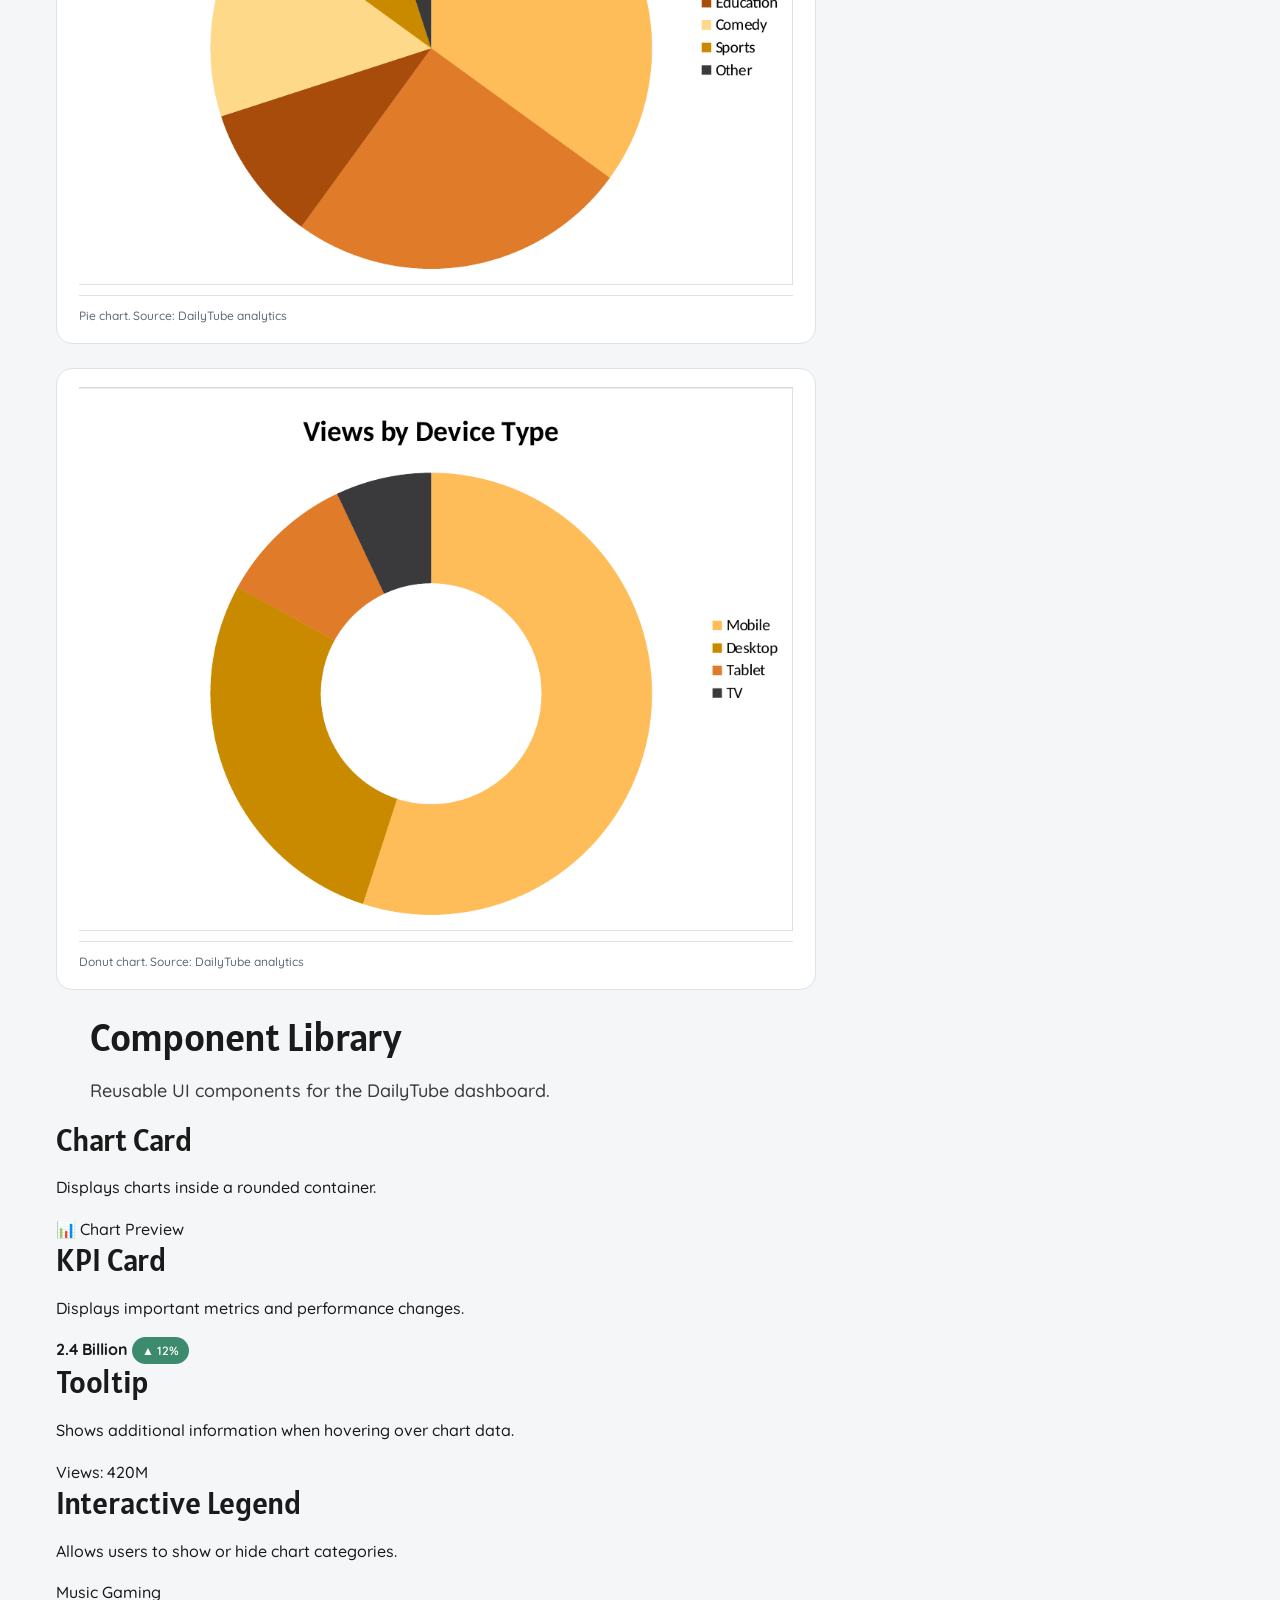
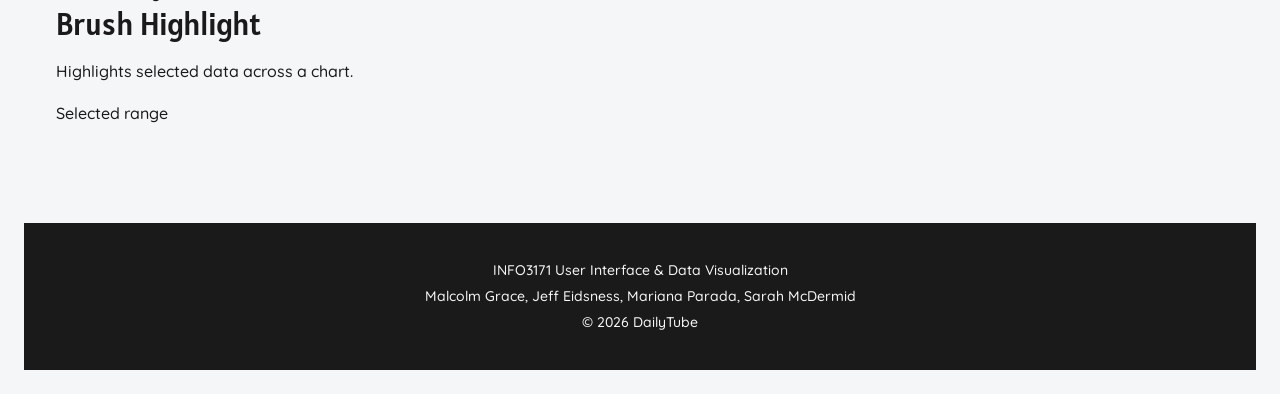
==== commit 7a64bf87: "Update image paths for data visualization charts" ====
--- a/pattern-library/dataviz.html
+++ b/pattern-library/dataviz.html
@@ -102,7 +102,7 @@
       <!-- Grouped Bar Chart -->
       <div class="chart-card">
 
-        <img src="img/grouped-bar.png" alt="Grouped bar chart: uploads by category and quarter">
+        <img src="../assets/img/grouped-bar.png" alt="Grouped bar chart: uploads by category and quarter">
 
         <div class="footer">
           Grouped bar chart. Source: DailyTube analytics
@@ -114,7 +114,7 @@
       <!-- Stacked Bar Chart -->
       <div class="chart-card">
 
-        <img src="img/stacked-bar.png" alt="Stacked bar chart: engagement breakdown by category">
+        <img src="../assets/img/stacked-bar.png" alt="Stacked bar chart: engagement breakdown by category">
 
         <div class="footer">
           Stacked bar chart. Source: DailyTube analytics
@@ -126,7 +126,7 @@
       <!-- Horizontal Bar Chart -->
       <div class="chart-card">
 
-        <img src="img/horizontal-bar.png" alt="Horizontal bar chart: top channels by subscribers">
+        <img src="../assets/img/horizontal-bar.png" alt="Horizontal bar chart: top channels by subscribers">
 
         <div class="footer">
           Horizontal bar chart. Source: DailyTube analytics
@@ -138,7 +138,7 @@
       <!-- Line Chart -->
       <div class="chart-card">
 
-        <img src="img/line-chart.png" alt="Line chart: monthly views trend">
+        <img src="../assets/img/line-chart.png" alt="Line chart: monthly views trend">
 
         <div class="footer">
           Line chart. Source: DailyTube analytics
@@ -150,7 +150,7 @@
       <!-- Stacked Area Chart -->
       <div class="chart-card">
 
-        <img src="img/stacked-area.png" alt="Stacked area chart: cumulative watch hours">
+        <img src="../assets/img/stacked-area.png" alt="Stacked area chart: cumulative watch hours">
 
         <div class="footer">
           Stacked area chart. Source: DailyTube analytics
@@ -162,7 +162,7 @@
       <!-- Scatter Plot -->
       <div class="chart-card">
 
-        <img src="img/scatter-plot.png" alt="Scatter plot: views versus likes per video">
+        <img src="../assets/img/scatter-plot.png" alt="Scatter plot: views versus likes per video">
 
         <div class="footer">
           Scatter plot. Source: DailyTube analytics
@@ -174,7 +174,7 @@
       <!-- Pie Chart -->
       <div class="chart-card">
 
-        <img src="img/pie-chart.png" alt="Pie chart: share of views by category">
+        <img src="../assets/img/pie-chart.png" alt="Pie chart: share of views by category">
 
         <div class="footer">
           Pie chart. Source: DailyTube analytics
@@ -186,7 +186,7 @@
       <!-- Donut Chart -->
       <div class="chart-card">
 
-        <img src="img/donut-chart.png" alt="Donut chart: views by device type">
+        <img src="../assets/img/donut-chart.png" alt="Donut chart: views by device type">
 
         <div class="footer">
           Donut chart. Source: DailyTube analytics
--- a/css/dataviz.css
+++ b/css/dataviz.css
@@ -0,0 +1,287 @@
+body,
+p,
+button,
+input,
+label,
+textarea,
+.sub,
+.footer,
+.kpi-title,
+.kpi-unit,
+.kpi-period,
+.legend button,
+.component-library,
+.component-item p,
+.lead {
+  font-family: "Quicksand", sans-serif;
+}
+
+h1,
+h2,
+h3,
+.xl-title,
+.kpi-value,
+main > h3 {
+  font-family: "Alatsi", sans-serif;
+}
+
+body {
+  background: #f4f6f8;
+  margin: 0;
+  padding: 24px;
+  color: #1a1a1b;
+}
+
+h1,
+h2 {
+  max-width: 1100px;
+  margin-left: auto;
+  margin-right: auto;
+}
+
+.lead {
+  max-width: 1100px;
+  margin-left: auto;
+  margin-right: auto;
+}
+
+svg {
+  width: 100%;
+  height: auto;
+  display: block;
+  user-select: none;
+}
+
+.chart-card {
+  background: #fff;
+  border: 1px solid #dde3ea;
+  border-radius: 16px;
+  padding: 18px 22px;
+  max-width: 760px;
+  margin-bottom: 24px;
+}
+
+.sub {
+  margin: 8px 0 0;
+  font-size: 13px;
+  color: #5d6b7a;
+}
+
+.footer {
+  margin-top: 10px;
+  padding-top: 10px;
+  border-top: 1px solid #dde3ea;
+  font-size: 12px;
+  color: #5d6b7a;
+}
+
+.xl-chart {
+  border: 1px solid #d9d9d9;
+  background: #fff;
+  padding: 10px 14px 8px;
+}
+
+.xl-title {
+  text-align: center;
+  font-size: 18px;
+  font-weight: 400;
+  margin: 4px 0 0;
+}
+
+.xl-row {
+  display: flex;
+  align-items: center;
+}
+
+.xl-row svg {
+  flex: 1;
+  min-width: 0;
+  touch-action: none;
+  cursor: crosshair;
+}
+
+.pt {
+  cursor: pointer;
+}
+
+.pt:hover {
+  opacity: 0.85;
+}
+
+.pt.active {
+  stroke: #1a1a1b;
+  stroke-width: 2;
+}
+
+.legend {
+  display: flex;
+  flex-direction: column;
+  gap: 2px;
+  margin-left: 6px;
+  flex: none;
+}
+
+.legend button {
+  display: inline-flex;
+  align-items: center;
+  gap: 7px;
+  font-size: 12px;
+  padding: 4px 8px;
+  border: 1px solid transparent;
+  border-radius: 6px;
+  background: #fff;
+  color: #1a1a1b;
+  cursor: pointer;
+}
+
+.legend .dot {
+  width: 9px;
+  height: 9px;
+  border-radius: 2px;
+  background: var(--c);
+}
+
+.legend button[aria-pressed="false"] {
+  color: #5d6b7a;
+  text-decoration: line-through;
+}
+
+.legend button[aria-pressed="false"] .dot {
+  background: transparent;
+  box-shadow: inset 0 0 0 2px var(--c);
+}
+
+#tip {
+  position: fixed;
+  display: none;
+  pointer-events: none;
+  z-index: 5;
+  background: #1a1a1b;
+  color: #fff;
+  padding: 8px 10px;
+  border-radius: 8px;
+  font-size: 12.5px;
+  line-height: 1.5;
+  min-width: 120px;
+}
+
+#tip b {
+  display: block;
+  font-weight: 600;
+}
+
+#tip i {
+  display: inline-block;
+  width: 8px;
+  height: 8px;
+  border-radius: 50%;
+  margin-right: 6px;
+}
+
+.kpi-grid {
+  display: grid;
+  grid-template-columns: repeat(auto-fit, minmax(260px, 1fr));
+  gap: 12px;
+  max-width: 1100px;
+  margin: 0 auto 32px;
+}
+
+.kpi-card {
+  background: #fff;
+  border-radius: 9px;
+  padding: 14px;
+  border: 1px solid #e2e8f0;
+  box-shadow: 0 2px 6px rgba(0, 0, 0, 0.04);
+  display: flex;
+  flex-direction: column;
+  justify-content: space-between;
+  transition:
+    transform 0.2s ease,
+    box-shadow 0.2s ease;
+}
+
+.kpi-card:hover {
+  transform: translateY(-3px);
+  box-shadow: 0 4px 12px rgba(0, 0, 0, 0.08);
+  border-color: #ffbd59;
+}
+
+.kpi-header {
+  display: flex;
+  align-items: center;
+  justify-content: space-between;
+  margin-bottom: 16px;
+}
+
+.kpi-title {
+  font-size: 11px;
+  font-weight: 600;
+  color: #64748b;
+}
+
+.kpi-icon {
+  width: 25px;
+  height: 25px;
+  border-radius: 10px;
+  background-color: #f1f5f9;
+  color: #1a1a1b;
+  display: flex;
+  align-items: center;
+  justify-content: center;
+}
+
+.kpi-icon svg {
+  width: 18px;
+  height: 18px;
+  stroke-width: 2;
+}
+
+.kpi-main {
+  display: flex;
+  align-items: baseline;
+  gap: 6px;
+  margin-bottom: 16px;
+}
+
+.kpi-value {
+  font-size: 36px;
+  font-weight: 400;
+  color: #1a1a1b;
+  line-height: 1;
+}
+
+.kpi-unit {
+  font-size: 15px;
+  font-weight: 500;
+  color: #64748b;
+}
+
+.kpi-footer {
+  display: flex;
+  align-items: center;
+  gap: 8px;
+  font-size: 10px;
+}
+
+.kpi-badge {
+  display: inline-flex;
+  align-items: center;
+  gap: 4px;
+  padding: 4px 10px;
+  border-radius: 999px;
+  font-weight: 600;
+  font-size: 12px;
+  color: #fff;
+}
+
+.kpi-badge.up {
+  background-color: #3d8b6e;
+}
+
+.kpi-badge.down {
+  background-color: #d64b3b;
+}
+
+.kpi-period {
+  color: #64748b;
+}
